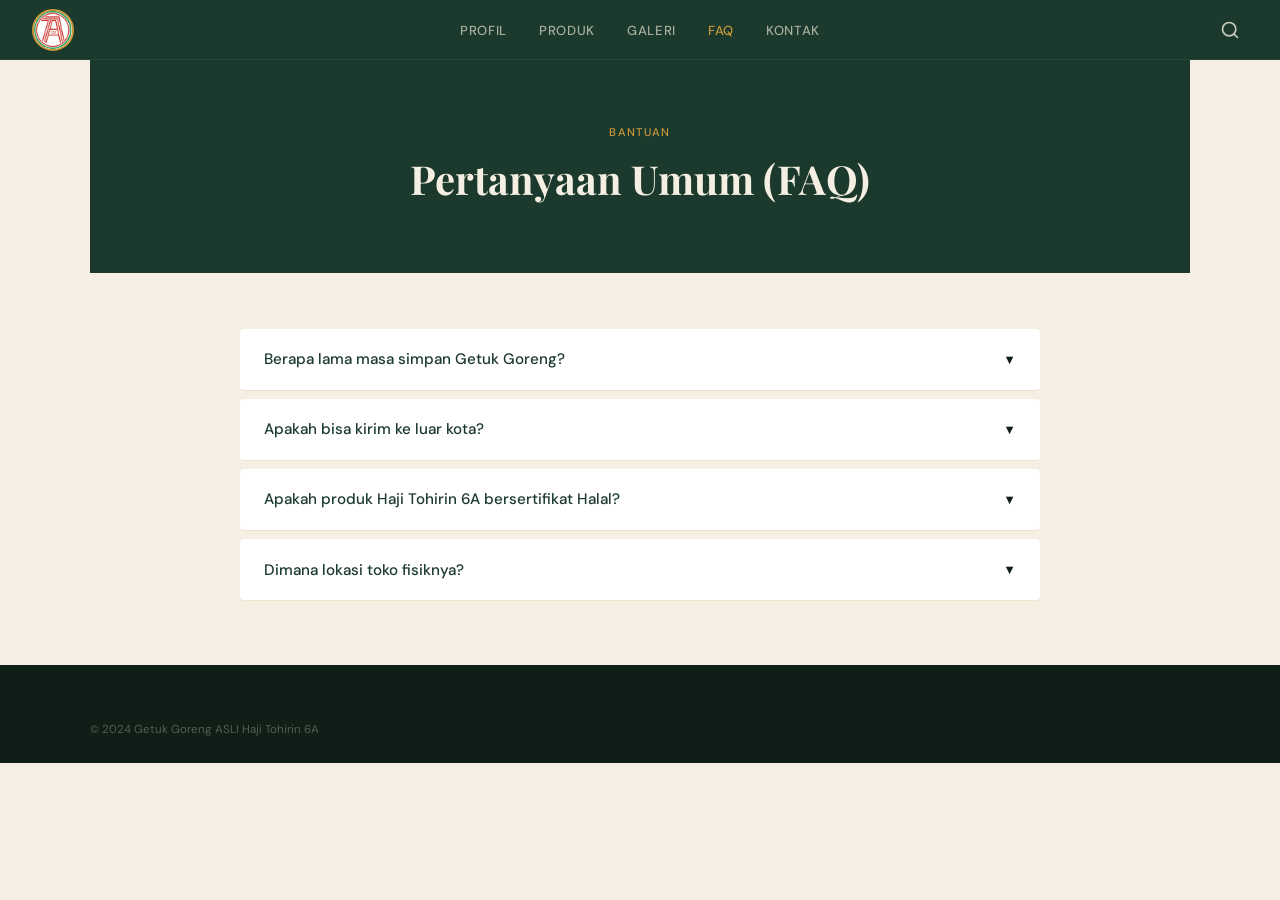
==== pages/faq.html @ 520bc8bd "Add files via upload" ====
<!doctype html>
<html lang="id">
  <head>
    <meta charset="UTF-8" />
    <meta name="viewport" content="width=device-width, initial-scale=1.0" />
    <title>Pertanyaan Umum - Haji Tohirin 6A</title>
    <link href="https://fonts.googleapis.com/css2?family=Playfair+Display:wght@600;700&family=DM+Sans:wght@300;400;500;700&display=swap" rel="stylesheet">
    <link rel="stylesheet" href="../assets/css/global/reset.css">
    <link rel="stylesheet" href="../assets/css/global/variables.css">
    <link rel="stylesheet" href="../assets/css/global/typography.css">
    <link rel="stylesheet" href="../assets/css/global/utilities.css">
    <link rel="stylesheet" href="../assets/css/layout/navbar.css">
    <link rel="stylesheet" href="../assets/css/layout/section.css">
    <link rel="stylesheet" href="../assets/css/components/buttons.css">
    <link rel="stylesheet" href="../assets/css/components/search.css">
    <link rel="stylesheet" href="../assets/css/pages/faq.css">
    <link rel="stylesheet" href="../assets/css/layout/footer.css">
  </head>
  <body>
    <nav>
      <div class="nav-left">
        <button class="nav-toggle" onclick="toggleMenu()" aria-label="Toggle Menu">
          <span></span>
          <span></span>
          <span></span>
        </button>
      </div>
      <a href="../index.html" class="nav-logo-centered">
        <div class="nav-logo">
          <img src="../assets/img/logo.png" alt="Logo Getuk Goreng Haji Tohirin 6A">
        </div>
      </a>
      <div class="nav-right">
        <ul class="nav-links">
          <li><a href="profil.html">Profil</a></li>
          <li><a href="produk.html">Produk</a></li>
          <li><a href="galeri.html">Galeri</a></li>
          <li><a href="faq.html" class="active">FAQ</a></li>
          <li><a href="kontak.html">Kontak</a></li>
        </ul>
        <button class="nav-search-btn" aria-label="Search" onclick="openSearch()">
          <svg width="20" height="20" viewBox="0 0 24 24" fill="none" stroke="currentColor" stroke-width="2" stroke-linecap="round" stroke-linejoin="round"><circle cx="11" cy="11" r="8"></circle><line x1="21" y1="21" x2="16.65" y2="16.65"></line></svg>
        </button>
      </div>
      <!-- SEARCH OVERLAY -->
      <div id="search-overlay"></div>
    </nav>

    <div class="section" style="background: var(--h); color: var(--k); padding: 4rem 2rem; text-align: center;">
      <div class="section-tag" style="color: var(--g)">Bantuan</div>
      <h1 class="font-display" style="font-size: 2.5rem;">Pertanyaan Umum (FAQ)</h1>
    </div>

    <div class="section">
      <div class="faq-grid">
        <div class="faq-item">
          <div class="faq-q" onclick="toggleFAQ(this)">
            <h3>Berapa lama masa simpan Getuk Goreng?</h3>
            <span class="faq-icon">▼</span>
          </div>
          <div class="faq-a">Getuk goreng kami tahan selama 3-5 hari di suhu ruangan. Jika ingin lebih lama, bisa disimpan dalam lemari es dan digoreng kembali atau dikukus sebentar sebelum dinikmati.</div>
        </div>
        <div class="faq-item">
          <div class="faq-q" onclick="toggleFAQ(this)">
            <h3>Apakah bisa kirim ke luar kota?</h3>
            <span class="faq-icon">▼</span>
          </div>
          <div class="faq-a">Ya, kami melayani pengiriman ke seluruh Indonesia menggunakan jasa ekspedisi. Kami memastikan pengemasan aman agar produk tidak hancur.</div>
        </div>
        <div class="faq-item">
          <div class="faq-q" onclick="toggleFAQ(this)">
            <h3>Apakah produk Haji Tohirin 6A bersertifikat Halal?</h3>
            <span class="faq-icon">▼</span>
          </div>
          <div class="faq-a">Tentu saja. Semua produk kami menggunakan bahan-bahan alami dan telah memiliki sertifikat Halal.</div>
        </div>
        <div class="faq-item">
          <div class="faq-q" onclick="toggleFAQ(this)">
            <h3>Dimana lokasi toko fisiknya?</h3>
            <span class="faq-icon">▼</span>
          </div>
          <div class="faq-a">Toko pusat kami berlokasi di Jl. Jenderal Soedirman No.6A, Sokaraja, Banyumas, Jawa Tengah. Persis di pinggir jalan raya utama.</div>
        </div>
      </div>
    </div>

    <footer>
      <div class="footer-inner">
        <div class="footer-bottom">
          <div class="footer-copy">© 2024 Getuk Goreng ASLI Haji Tohirin 6A</div>
        </div>
      </div>
    </footer>
    <script src="../assets/js/main.js"></script>
    <script src="../assets/js/navbar.js"></script>
    <script src="../assets/js/search.js"></script>
    <script src="../assets/js/faq.js"></script>
  </body>
</html>
---- assets/css/global/variables.css ----
:root {
  /* Short Names (New Design) */
  --h: #1B3A2D;
  --hm: #2D5C42;
  --hl: #4A8C64;
  --g: #C9973A;
  --gl: #D4A84A;
  --k: #F4EFE2;
  --kd: #EDE4CC;
  --km: #E0D0AD;
  --td: #0F1F17;
  --tm: #2D5C42;
  --tl: #6B8F7A;
  --w: #FFFFFF;

  /* Aliases (Original Design) */
  --hijau-tua: var(--h);
  --hijau-med: var(--hm);
  --hijau-muda: var(--hl);
  --aksen-emas: var(--g);
  --aksen-krem: var(--k);
  --aksen-krem-dark: var(--kd);
  --krem-bg: var(--k);
  --krem-surface: var(--kd);
  --text-dark: var(--td);
  --text-med: var(--tm);
  --text-light: var(--tl);
  
  /* Additional */
  --merah: #B22222;
}
---- assets/css/global/typography.css ----
h1, h2, h3, h4, .font-display {
  font-family: 'Playfair Display', serif;
}
---- assets/css/global/utilities.css ----
.mt-1 { margin-top: 0.5rem; }
.mt-2 { margin-top: 1rem; }
.mt-3 { margin-top: 1.5rem; }
.mt-4 { margin-top: 2rem; }

.mb-1 { margin-bottom: 0.5rem; }
.mb-2 { margin-bottom: 1rem; }
.mb-3 { margin-bottom: 1.5rem; }
.mb-4 { margin-bottom: 2rem; }

.text-center { text-align: center; }
.flex { display: flex; }
.items-center { align-items: center; }
.justify-between { justify-content: space-between; }
---- assets/css/layout/navbar.css ----
nav {
  background: var(--h);
  padding: 0 2rem;
  display: flex;
  align-items: center;
  justify-content: space-between;
  height: 60px;
  position: sticky;
  top: 0;
  z-index: 100;
  border-bottom: 1px solid rgba(255,255,255,0.05);
}

.nav-left {
  display: flex;
  align-items: center;
}

.nav-logo-centered {
  display: flex;
  align-items: center;
}

.nav-logo {
  width: 42px;
  height: 42px;
  border-radius: 50%;
  overflow: hidden;
  border: 2px solid var(--g);
  flex-shrink: 0;
  background: #ffffff;
}

.nav-logo img {
  width: 100%;
  height: 100%;
  object-fit: cover;
}

.nav-right {
  display: flex;
  align-items: center;
}

.nav-links {
  display: flex;
  gap: 2rem;
  list-style: none;
}

.nav-links a {
  color: rgba(245,237,216,0.65);
  font-size: 0.82rem;
  text-decoration: none;
  letter-spacing: 0.05em;
  text-transform: uppercase;
  font-weight: 500;
  transition: color 0.2s;
}

.nav-links a.active, .nav-links a:hover {
  color: var(--g);
}

.nav-search-btn {
  background: none;
  border: none;
  color: var(--k);
  cursor: pointer;
  padding: 0.5rem;
  display: flex;
  align-items: center;
  justify-content: center;
  opacity: 0.8;
  transition: opacity 0.2s, color 0.2s;
  margin-left: 1.5rem;
}

.nav-search-btn:hover {
  opacity: 1;
  color: var(--g);
}

@media(max-width:768px) {
  nav {
    padding: 0 1rem;
    height: 56px;
  }

  .nav-logo-centered {
    position: static;
    transform: none;
    flex: 1;
    justify-content: center;
    margin-right: 0;
  }

  .nav-logo {
    width: 36px;
    height: 36px;
  }

  .nav-left, .nav-right {
    flex: 0;
  }

  .nav-links {
    position: fixed;
    top: 56px;
    left: 0;
    width: 100%;
    background: var(--h);
    flex-direction: column;
    gap: 0;
    padding: 1rem 0;
    border-top: 1px solid rgba(255,255,255,0.05);
    display: none; /* Changed from display:none to handled by JS/active class */
    z-index: 99;
  }

  .nav-links.active {
    display: flex;
  }

  .nav-links li {
    width: 100%;
  }

  .nav-links a {
    display: block;
    padding: 1rem 2rem;
    border-bottom: 1px solid rgba(255,255,255,0.03);
    font-size: 0.9rem;
  }

  .nav-toggle {
    display: flex;
    flex-direction: column;
    gap: 4px;
    background: none;
    border: none;
    cursor: pointer;
    padding: 0.5rem;
  }

  .nav-toggle span {
    display: block;
    width: 22px;
    height: 2px;
    background: var(--k);
    border-radius: 2px;
    transition: 0.3s;
  }
}

/* Hide toggle on desktop */
@media(min-width:769px) {
  nav {
    justify-content: space-between;
  }

  .nav-logo-centered {
    order: -1;
    margin-right: auto;
  }

  .nav-links {
    position: absolute;
    left: 50%;
    transform: translateX(-50%);
  }

  .nav-right {
    margin-left: auto;
  }

  .nav-toggle {
    display: none;
  }
}
---- assets/css/layout/section.css ----
.section {
  padding: 3.5rem 2rem;
  max-width: 1100px;
  margin: 0 auto;
}

.section-tag {
  font-size: 0.7rem;
  letter-spacing: 0.12em;
  text-transform: uppercase;
  color: var(--g);
  font-weight: 500;
  margin-bottom: 0.5rem;
}

.section-title {
  font-size: 1.8rem;
  color: var(--h);
  line-height: 1.2;
  margin-bottom: 2.5rem;
}

hr.divider {
  border: none;
  border-top: 1px solid var(--kd);
  margin: 0;
}

@media(max-width:768px){
  .section {
    padding: 3rem 1.5rem;
  }
  .section-title {
    font-size: 1.5rem;
    margin-bottom: 1.8rem;
  }
}
---- assets/css/components/buttons.css ----
.btn-primary {
  background: var(--g);
  color: var(--h);
  padding: 0.7rem 1.5rem;
  border-radius: 2px;
  font-size: 0.85rem;
  font-weight: 600;
  text-decoration: none;
  letter-spacing: 0.04em;
  transition: background 0.2s;
  display: inline-block;
  border: none;
  cursor: pointer;
  font-family: 'DM Sans', sans-serif;
}

.btn-primary:hover {
  background: var(--gl);
}
---- assets/css/components/search.css ----
/* ============================================================
   search.css — Getuk Goreng Haji Tohirin 6A
   ============================================================ */

/* ---- Overlay & backdrop ---- */
#search-overlay {
  display: none;
  position: fixed;
  inset: 0;
  z-index: 9999;
  align-items: flex-start;
  justify-content: center;
  padding-top: 80px;
}

#search-overlay.search-open {
  display: flex;
}

.sr-backdrop {
  position: absolute;
  inset: 0;
  background: rgba(20, 10, 3, 0.75);
  animation: sr-fade-in 0.18s ease;
}

@keyframes sr-fade-in {
  from { opacity: 0; }
  to   { opacity: 1; }
}

/* ---- Panel ---- */
.sr-panel {
  position: relative;
  z-index: 1;
  background: #fff;
  border-radius: 12px;
  width: 100%;
  max-width: 560px;
  margin: 0 16px;
  overflow: hidden;
  box-shadow: 0 20px 60px rgba(0, 0, 0, 0.35);
  animation: sr-slide-in 0.2s cubic-bezier(0.22, 1, 0.36, 1);
}

@keyframes sr-slide-in {
  from { opacity: 0; transform: translateY(-12px) scale(0.98); }
  to   { opacity: 1; transform: translateY(0) scale(1); }
}

/* ---- Input row ---- */
.sr-input-row {
  display: flex;
  align-items: center;
  gap: 10px;
  padding: 14px 16px;
  border-bottom: 1px solid #ede4d4;
}

.sr-icon {
  color: #a07850;
  flex-shrink: 0;
}

.search-field {
  flex: 1;
  border: none;
  outline: none;
  font-size: 15px;
  color: #2c1a08;
  background: transparent;
  font-family: 'DM Sans', sans-serif;
  min-width: 0;
}

.search-field::placeholder {
  color: #b8a090;
}

.sr-close-btn {
  background: none;
  border: none;
  cursor: pointer;
  color: #a07850;
  font-size: 16px;
  padding: 4px 6px;
  border-radius: 6px;
  line-height: 1;
  transition: background 0.15s, color 0.15s;
  flex-shrink: 0;
}

.sr-close-btn:hover {
  background: #f5ede0;
  color: #7a4f20;
}

/* ---- Body / scrollable area ---- */
.sr-body {
  max-height: 380px;
  overflow-y: auto;
  overscroll-behavior: contain;
}

.sr-body::-webkit-scrollbar {
  width: 4px;
}
.sr-body::-webkit-scrollbar-track {
  background: transparent;
}
.sr-body::-webkit-scrollbar-thumb {
  background: #d4b896;
  border-radius: 4px;
}

/* ---- Section & label ---- */
.sr-section {
  padding: 10px 0 4px;
}

.sr-label {
  display: flex;
  align-items: center;
  justify-content: space-between;
  padding: 0 16px 6px;
  font-size: 11px;
  font-weight: 600;
  color: #a07850;
  text-transform: uppercase;
  letter-spacing: 0.08em;
}

.sr-clear-all {
  background: none;
  border: none;
  cursor: pointer;
  font-size: 11px;
  color: #c07040;
  font-weight: 400;
  text-transform: none;
  letter-spacing: 0;
  padding: 0;
  transition: color 0.15s;
}
.sr-clear-all:hover { color: #8b3a10; }

/* ---- Recent tags ---- */
.sr-tags {
  display: flex;
  flex-wrap: wrap;
  gap: 6px;
  padding: 0 16px 8px;
}

.sr-tag {
  display: inline-flex;
  align-items: center;
  gap: 4px;
  padding: 4px 12px;
  border-radius: 99px;
  font-size: 13px;
  background: #f5ede0;
  color: #7a4f20;
  border: 1px solid #d4a96a;
  cursor: pointer;
  transition: background 0.15s, border-color 0.15s;
}
.sr-tag:hover {
  background: #ead5b0;
}

.sr-tag-del {
  font-size: 14px;
  line-height: 1;
  opacity: 0.6;
  margin-left: 2px;
  transition: opacity 0.15s;
}
.sr-tag-del:hover { opacity: 1; }

/* ---- Divider ---- */
.sr-divider {
  height: 1px;
  background: #ede4d4;
  margin: 4px 0;
}

/* ---- Result items ---- */
.sr-item {
  display: flex;
  align-items: center;
  gap: 12px;
  padding: 9px 16px;
  cursor: pointer;
  transition: background 0.12s;
}

.sr-item:hover,
.sr-item.sr-active {
  background: #fdf6ec;
}

.sr-thumb {
  width: 38px;
  height: 38px;
  border-radius: 8px;
  background: #f0e6d0;
  display: flex;
  align-items: center;
  justify-content: center;
  font-size: 20px;
  flex-shrink: 0;
}

.sr-info {
  flex: 1;
  min-width: 0;
}

.sr-name {
  font-size: 14px;
  font-weight: 500;
  color: #2c1a08;
  white-space: nowrap;
  overflow: hidden;
  text-overflow: ellipsis;
}

.sr-name mark {
  background: #fff3c4;
  color: #7a4f20;
  border-radius: 2px;
  padding: 0 1px;
}

.sr-cat {
  font-size: 12px;
  color: #a07850;
  margin-top: 1px;
}

.sr-arrow {
  color: #d4a96a;
  font-size: 14px;
  flex-shrink: 0;
}

/* ---- Empty state ---- */
.sr-empty {
  padding: 32px 16px;
  text-align: center;
  color: #7a4f20;
  font-size: 14px;
  line-height: 1.8;
}

.sr-empty-icon {
  font-size: 32px;
  margin-bottom: 8px;
}

.sr-empty-hint {
  font-size: 12px;
  color: #b0957a;
  margin-top: 4px;
}

/* ---- Footer ---- */
.sr-footer {
  display: flex;
  align-items: center;
  justify-content: space-between;
  padding: 8px 16px;
  border-top: 1px solid #ede4d4;
  background: #fdfaf6;
}

.sr-hint {
  font-size: 11px;
  color: #b8a090;
}

.sr-kbd {
  display: inline-block;
  background: #f0e6d0;
  border: 1px solid #d4a96a;
  border-radius: 3px;
  padding: 1px 5px;
  font-size: 10px;
  color: #7a4f20;
  margin: 0 1px;
}

.sr-count {
  font-size: 11px;
  color: #a07850;
  font-weight: 500;
}

/* ---- Mobile responsive ---- */
@media (max-width: 600px) {
  #search-overlay {
    padding-top: 0;
    align-items: flex-end;
  }

  .sr-panel {
    margin: 0;
    border-radius: 24px 24px 0 0;
    max-width: 100%;
    height: 88vh;
    display: flex;
    flex-direction: column;
    box-shadow: 0 -10px 40px rgba(0, 0, 0, 0.2);
    animation: sr-slide-up 0.35s cubic-bezier(0.32, 0.72, 0, 1);
  }

  @keyframes sr-slide-up {
    from { transform: translateY(100%); opacity: 0; }
    to   { transform: translateY(0); opacity: 1; }
  }

  .sr-input-row {
    padding: 18px 20px;
    border-bottom: 2px solid #f8f1e5;
  }

  .search-field {
    font-size: 16px; /* Mencegah auto-zoom di iOS */
    font-weight: 500;
  }

  .sr-icon {
    width: 20px;
    height: 20px;
  }

  .sr-close-btn {
    font-size: 18px;
    padding: 8px;
    background: #f5ede0;
    border-radius: 50%;
  }

  .sr-body {
    flex: 1;
    max-height: none;
    padding-top: 8px;
  }

  .sr-item {
    padding: 12px 20px;
    gap: 16px;
  }

  .sr-thumb {
    width: 48px;
    height: 48px;
    font-size: 24px;
    border-radius: 12px;
  }

  .sr-name {
    font-size: 15px;
  }

  .sr-cat {
    font-size: 12px;
  }

  .sr-tags {
    padding: 4px 20px 12px;
  }

  .sr-tag {
    padding: 6px 16px;
    font-size: 14px;
  }

  .sr-label {
    padding: 0 20px 8px;
  }

  .sr-footer {
    padding: 12px 20px 32px; /* Extra padding area for safe home indicator */
    background: #fff;
  }

  .sr-footer .sr-hint {
    display: none;
  }

  .sr-count {
    font-size: 12px;
    color: #7a4f20;
  }
}
---- assets/css/pages/faq.css ----
.faq-grid {
  max-width: 800px;
  margin: 0 auto;
}

.faq-item {
  border-bottom: 1px solid var(--kd);
  background: var(--w);
  margin-bottom: 0.5rem;
  border-radius: 4px;
}

.faq-q {
  padding: 1.2rem 1.5rem;
  display: flex;
  justify-content: space-between;
  align-items: center;
  cursor: pointer;
  user-select: none;
}

.faq-q h3 {
  font-size: 0.95rem;
  color: var(--h);
  font-family: 'DM Sans', sans-serif;
  font-weight: 500;
}

.faq-icon {
  font-size: 0.8rem;
  transition: transform 0.3s;
}

.faq-item.open .faq-icon {
  transform: rotate(180deg);
}

.faq-a {
  padding: 0 1.5rem 1.2rem;
  display: none;
  font-size: 0.88rem;
  color: #4A6355;
  line-height: 1.6;
  font-weight: 300;
}

.faq-item.open .faq-a {
  display: block;
}

@media(max-width:768px) {
  .faq-q { padding: 1rem 1.2rem; }
  .faq-a { padding: 0 1.2rem 1rem; }
  .faq-q h3 { font-size: 0.9rem; }
}
---- assets/css/layout/footer.css ----
footer {
  background: var(--text-dark);
  padding: 2.5rem 2rem 1.5rem;
}

.footer-inner {
  max-width: 1100px;
  margin: 0 auto;
}

.footer-top {
  display: grid;
  grid-template-columns: 1.5fr 1fr 1fr;
  gap: 2rem;
  padding-bottom: 1.5rem;
  border-bottom: 1px solid rgba(245,237,216,0.08);
}

.footer-brand-name {
  font-family: 'Playfair Display', serif;
  color: var(--aksen-krem);
  font-size: 1.1rem;
}

.footer-brand-name span {
  color: var(--aksen-emas);
}

.footer-brand p {
  font-size: 0.8rem;
  color: rgba(245,237,216,0.45);
  line-height: 1.6;
  margin-top: 0.5rem;
  font-weight: 300;
}

.footer-col h4 {
  font-size: 0.7rem;
  letter-spacing: 0.12em;
  text-transform: uppercase;
  color: var(--aksen-emas);
  margin-bottom: 0.8rem;
  font-weight: 500;
}

.footer-col ul {
  list-style: none;
}

.footer-col ul li {
  margin-bottom: 0.35rem;
}

.footer-col ul a {
  font-size: 0.78rem;
  color: rgba(245,237,216,0.5);
  text-decoration: none;
  transition: color 0.2s;
}

.footer-col ul a:hover {
  color: var(--aksen-krem);
}

.footer-bottom {
  display: flex;
  justify-content: space-between;
  align-items: center;
  padding-top: 1rem;
}

.footer-copy {
  font-size: 0.72rem;
  color: rgba(245,237,216,0.3);
}

.social-links {
  display: flex;
  gap: 0.8rem;
}

.social-links a {
  font-size: 0.72rem;
  color: rgba(245,237,216,0.4);
  text-decoration: none;
  transition: color 0.2s;
  letter-spacing: 0.05em;
}

.social-links a:hover {
  color: var(--aksen-krem);
}

@media(max-width:768px){
  footer { padding: 3rem 1.5rem 2rem; }
  .footer-top {
    grid-template-columns: 1fr;
    gap: 2.5rem;
  }
  .footer-bottom {
    flex-direction: column;
    gap: 1.2rem;
    text-align: center;
    border-top: 1px solid rgba(255,255,255,0.05);
    padding-top: 2rem;
  }
}
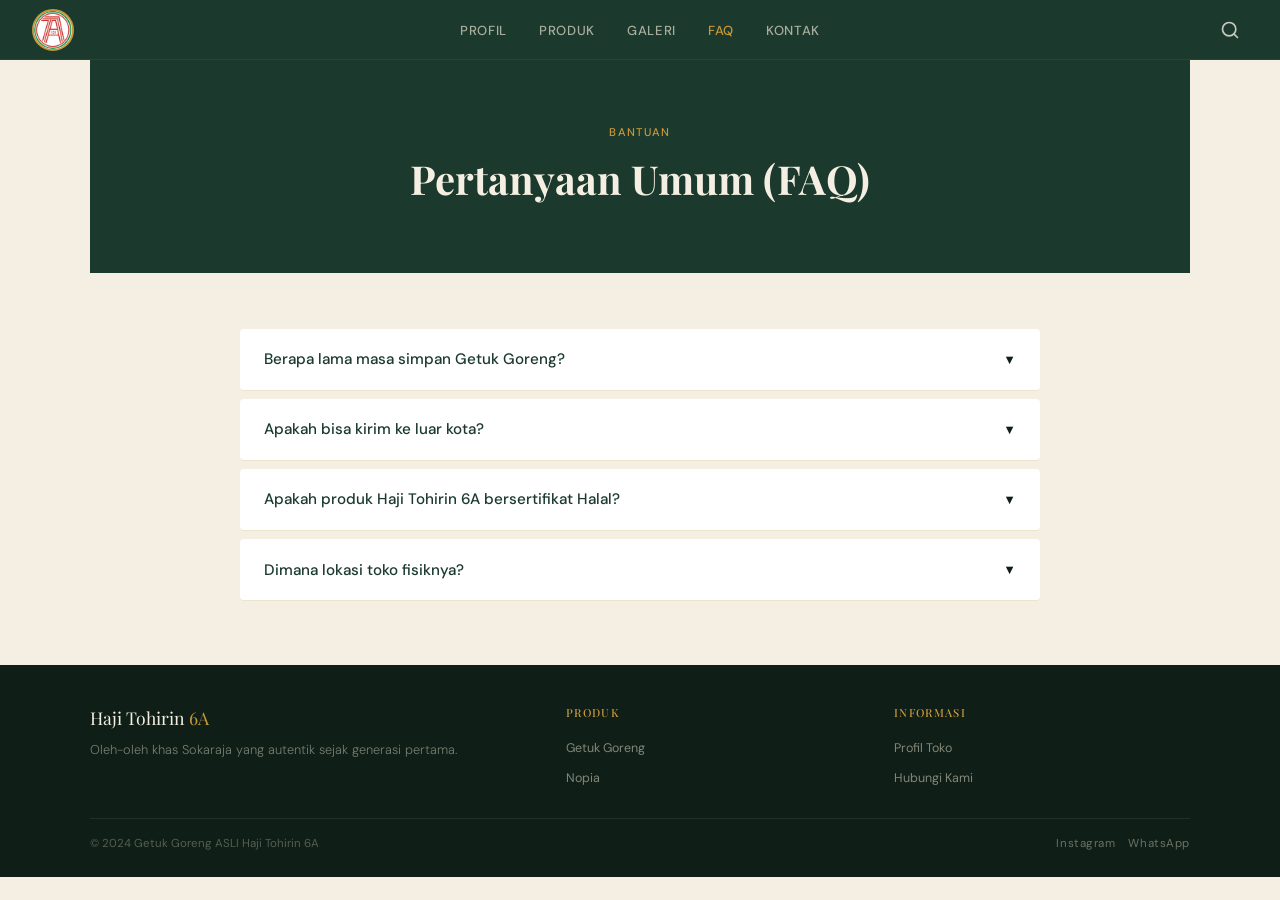
==== commit 63b9cd26: "Update faq.html" ====
--- a/pages/faq.html
+++ b/pages/faq.html
@@ -85,12 +85,36 @@
     </div>
 
     <footer>
-      <div class="footer-inner">
-        <div class="footer-bottom">
-          <div class="footer-copy">© 2024 Getuk Goreng ASLI Haji Tohirin 6A</div>
-        </div>
+  <div class="footer-inner">
+    <div class="footer-top">
+      <div class="footer-brand">
+        <div class="footer-brand-name">Haji Tohirin <span>6A</span></div>
+        <p>Oleh-oleh khas Sokaraja yang autentik sejak generasi pertama.</p>
       </div>
-    </footer>
+      <div class="footer-col">
+        <h4>Produk</h4>
+        <ul>
+          <li><a href="produk.html">Getuk Goreng</a></li>
+          <li><a href="produk.html">Nopia</a></li>
+        </ul>
+      </div>
+      <div class="footer-col">
+        <h4>Informasi</h4>
+        <ul>
+          <li><a href="profil.html">Profil Toko</a></li>
+          <li><a href="kontak.html">Hubungi Kami</a></li>
+        </ul>
+      </div>
+    </div>
+    <div class="footer-bottom">
+      <div class="footer-copy">© 2024 Getuk Goreng ASLI Haji Tohirin 6A</div>
+      <div class="social-links">
+        <a href="#">Instagram</a>
+        <a href="#">WhatsApp</a>
+      </div>
+    </div>
+  </div>
+</footer>
     <script src="../assets/js/main.js"></script>
     <script src="../assets/js/navbar.js"></script>
     <script src="../assets/js/search.js"></script>
--- a/assets/css/global/typography.css
+++ b/assets/css/global/typography.css
@@ -1,3 +1,6 @@
+@import url('https://fonts.googleapis.com/css2?family=Plus+Jakarta+Sans:wght@300;400;500;600;700;800&display=swap');
+
 h1, h2, h3, h4, .font-display {
   font-family: 'Playfair Display', serif;
 }
+
--- a/assets/css/layout/navbar.css
+++ b/assets/css/layout/navbar.css
@@ -104,6 +104,25 @@
     flex: 0;
   }
 
+  /* Overlay backdrop */
+  .nav-overlay {
+    display: none;
+    position: fixed;
+    inset: 0;
+    top: 56px;
+    background: rgba(0, 0, 0, 0.55);
+    backdrop-filter: blur(2px);
+    -webkit-backdrop-filter: blur(2px);
+    z-index: 98;
+    opacity: 0;
+    transition: opacity 0.3s ease;
+  }
+
+  .nav-overlay.active {
+    display: block;
+    opacity: 1;
+  }
+
   .nav-links {
     position: fixed;
     top: 56px;
@@ -112,19 +131,39 @@
     background: var(--h);
     flex-direction: column;
     gap: 0;
-    padding: 1rem 0;
+    padding: 0.5rem 0 1rem;
     border-top: 1px solid rgba(255,255,255,0.05);
-    display: none; /* Changed from display:none to handled by JS/active class */
     z-index: 99;
+    /* Slide animation */
+    display: flex;
+    transform: translateY(-110%);
+    opacity: 0;
+    pointer-events: none;
+    transition: transform 0.35s cubic-bezier(0.4, 0, 0.2, 1),
+                opacity 0.3s ease;
+    box-shadow: 0 8px 24px rgba(0, 0, 0, 0.4);
   }
 
   .nav-links.active {
-    display: flex;
-  }
-
+    transform: translateY(0);
+    opacity: 1;
+    pointer-events: auto;
+  }
+
+  /* Staggered link entrance */
   .nav-links li {
     width: 100%;
-  }
+    opacity: 0;
+    transform: translateY(-8px);
+    transition: opacity 0.25s ease, transform 0.25s ease;
+  }
+
+  .nav-links.active li:nth-child(1) { opacity: 1; transform: translateY(0); transition-delay: 0.08s; }
+  .nav-links.active li:nth-child(2) { opacity: 1; transform: translateY(0); transition-delay: 0.13s; }
+  .nav-links.active li:nth-child(3) { opacity: 1; transform: translateY(0); transition-delay: 0.18s; }
+  .nav-links.active li:nth-child(4) { opacity: 1; transform: translateY(0); transition-delay: 0.23s; }
+  .nav-links.active li:nth-child(5) { opacity: 1; transform: translateY(0); transition-delay: 0.28s; }
+  .nav-links.active li:nth-child(6) { opacity: 1; transform: translateY(0); transition-delay: 0.33s; }
 
   .nav-links a {
     display: block;
@@ -133,6 +172,7 @@
     font-size: 0.9rem;
   }
 
+  /* Hamburger / X toggle */
   .nav-toggle {
     display: flex;
     flex-direction: column;
@@ -141,6 +181,11 @@
     border: none;
     cursor: pointer;
     padding: 0.5rem;
+    position: relative;
+    width: 36px;
+    height: 36px;
+    align-items: center;
+    justify-content: center;
   }
 
   .nav-toggle span {
@@ -149,7 +194,26 @@
     height: 2px;
     background: var(--k);
     border-radius: 2px;
-    transition: 0.3s;
+    transition: transform 0.3s ease, opacity 0.3s ease, width 0.3s ease;
+    transform-origin: center;
+    position: absolute;
+  }
+
+  /* Three lines default state */
+  .nav-toggle span:nth-child(1) { transform: translateY(-7px); }
+  .nav-toggle span:nth-child(2) { transform: translateY(0); }
+  .nav-toggle span:nth-child(3) { transform: translateY(7px); }
+
+  /* X state when active */
+  .nav-toggle.active span:nth-child(1) {
+    transform: translateY(0) rotate(45deg);
+  }
+  .nav-toggle.active span:nth-child(2) {
+    opacity: 0;
+    width: 0;
+  }
+  .nav-toggle.active span:nth-child(3) {
+    transform: translateY(0) rotate(-45deg);
   }
 }
 
--- a/assets/css/components/search.css
+++ b/assets/css/components/search.css
@@ -210,6 +210,18 @@
   justify-content: center;
   font-size: 20px;
   flex-shrink: 0;
+  position: relative;
+  border: 1px solid #ede4d4;
+}
+
+/* SESUDAH */
+.sr-thumb img {
+  width: 100%;
+  height: 100%;
+  object-fit: cover;
+  border-radius: inherit;
+  display: block;
+  
 }
 
 .sr-info {
@@ -358,6 +370,7 @@
     height: 48px;
     font-size: 24px;
     border-radius: 12px;
+    overflow: hidden;  
   }
 
   .sr-name {
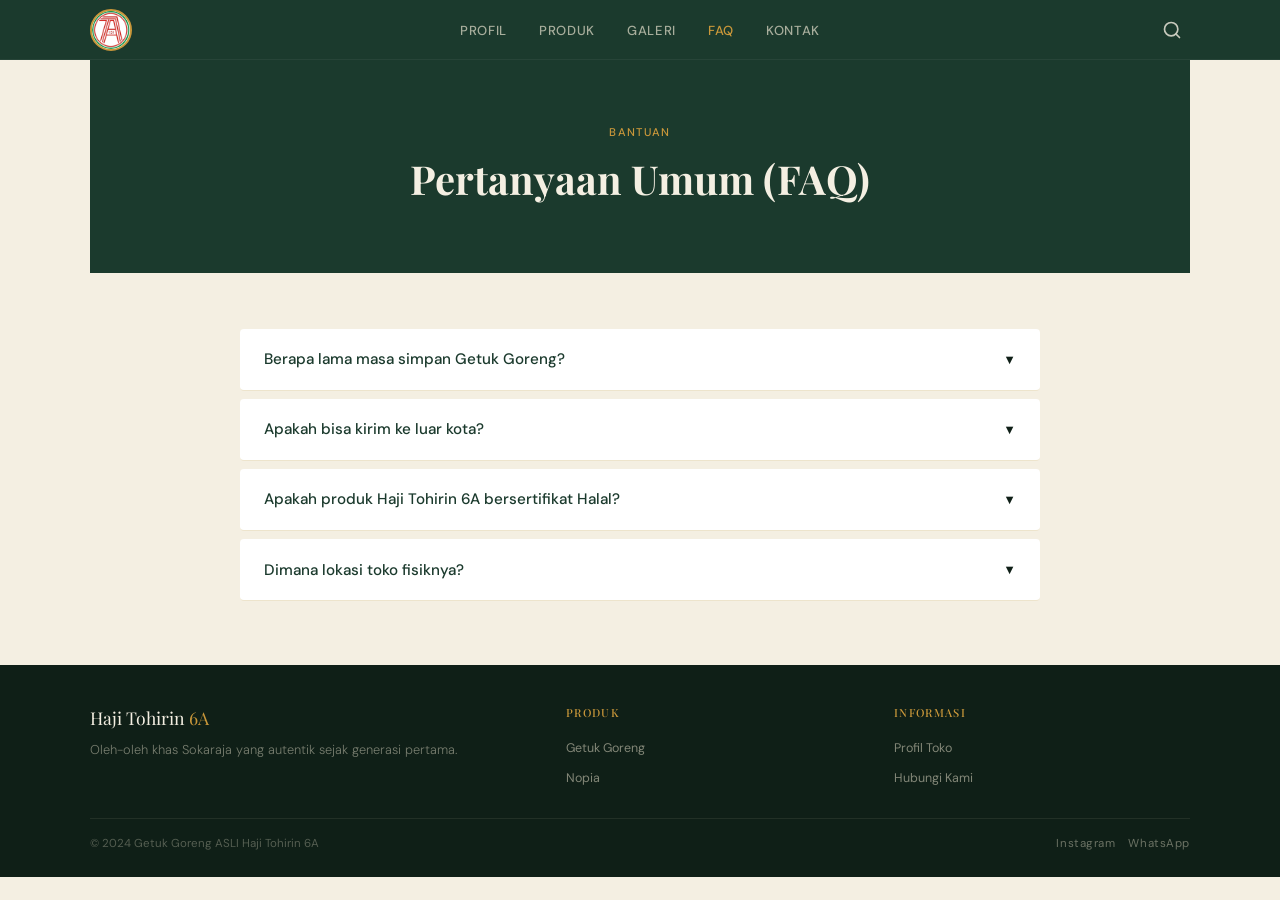
==== commit aa53dbcb: "Update faq.html" ====
--- a/pages/faq.html
+++ b/pages/faq.html
@@ -18,29 +18,31 @@
   </head>
   <body>
     <nav>
-      <div class="nav-left">
-        <button class="nav-toggle" onclick="toggleMenu()" aria-label="Toggle Menu">
-          <span></span>
-          <span></span>
-          <span></span>
-        </button>
-      </div>
-      <a href="../index.html" class="nav-logo-centered">
-        <div class="nav-logo">
-          <img src="../assets/img/logo.png" alt="Logo Getuk Goreng Haji Tohirin 6A">
+      <div class="nav-inner">
+        <div class="nav-left">
+          <button class="nav-toggle" onclick="toggleMenu()" aria-label="Toggle Menu">
+            <span></span>
+            <span></span>
+            <span></span>
+          </button>
         </div>
-      </a>
-      <div class="nav-right">
-        <ul class="nav-links">
-          <li><a href="profil.html">Profil</a></li>
-          <li><a href="produk.html">Produk</a></li>
-          <li><a href="galeri.html">Galeri</a></li>
-          <li><a href="faq.html" class="active">FAQ</a></li>
-          <li><a href="kontak.html">Kontak</a></li>
-        </ul>
-        <button class="nav-search-btn" aria-label="Search" onclick="openSearch()">
-          <svg width="20" height="20" viewBox="0 0 24 24" fill="none" stroke="currentColor" stroke-width="2" stroke-linecap="round" stroke-linejoin="round"><circle cx="11" cy="11" r="8"></circle><line x1="21" y1="21" x2="16.65" y2="16.65"></line></svg>
-        </button>
+        <a href="../index.html" class="nav-logo-centered">
+          <div class="nav-logo">
+            <img src="../assets/img/logo.png" alt="Logo Getuk Goreng Haji Tohirin 6A">
+          </div>
+        </a>
+        <div class="nav-right">
+          <ul class="nav-links">
+            <li><a href="profil.html">Profil</a></li>
+            <li><a href="produk.html">Produk</a></li>
+            <li><a href="galeri.html">Galeri</a></li>
+            <li><a href="faq.html" class="active">FAQ</a></li>
+            <li><a href="kontak.html">Kontak</a></li>
+          </ul>
+          <button class="nav-search-btn" aria-label="Search" onclick="openSearch()">
+            <svg width="20" height="20" viewBox="0 0 24 24" fill="none" stroke="currentColor" stroke-width="2" stroke-linecap="round" stroke-linejoin="round"><circle cx="11" cy="11" r="8"></circle><line x1="21" y1="21" x2="16.65" y2="16.65"></line></svg>
+          </button>
+        </div>
       </div>
       <!-- SEARCH OVERLAY -->
       <div id="search-overlay"></div>
@@ -85,36 +87,37 @@
     </div>
 
     <footer>
-  <div class="footer-inner">
-    <div class="footer-top">
-      <div class="footer-brand">
-        <div class="footer-brand-name">Haji Tohirin <span>6A</span></div>
-        <p>Oleh-oleh khas Sokaraja yang autentik sejak generasi pertama.</p>
+      <div class="footer-inner">
+        <div class="footer-top">
+          <div class="footer-brand">
+            <div class="footer-brand-name">Haji Tohirin <span>6A</span></div>
+            <p>Oleh-oleh khas Sokaraja yang autentik sejak generasi pertama.</p>
+          </div>
+          <div class="footer-col">
+            <h4>Produk</h4>
+            <ul>
+              <li><a href="produk.html">Getuk Goreng</a></li>
+              <li><a href="produk.html">Nopia</a></li>
+            </ul>
+          </div>
+          <div class="footer-col">
+            <h4>Informasi</h4>
+            <ul>
+              <li><a href="profil.html">Profil Toko</a></li>
+              <li><a href="kontak.html">Hubungi Kami</a></li>
+            </ul>
+          </div>
+        </div>
+        <div class="footer-bottom">
+          <div class="footer-copy">© 2024 Getuk Goreng ASLI Haji Tohirin 6A</div>
+          <div class="social-links">
+            <a href="#">Instagram</a>
+            <a href="#">WhatsApp</a>
+          </div>
+        </div>
       </div>
-      <div class="footer-col">
-        <h4>Produk</h4>
-        <ul>
-          <li><a href="produk.html">Getuk Goreng</a></li>
-          <li><a href="produk.html">Nopia</a></li>
-        </ul>
-      </div>
-      <div class="footer-col">
-        <h4>Informasi</h4>
-        <ul>
-          <li><a href="profil.html">Profil Toko</a></li>
-          <li><a href="kontak.html">Hubungi Kami</a></li>
-        </ul>
-      </div>
-    </div>
-    <div class="footer-bottom">
-      <div class="footer-copy">© 2024 Getuk Goreng ASLI Haji Tohirin 6A</div>
-      <div class="social-links">
-        <a href="#">Instagram</a>
-        <a href="#">WhatsApp</a>
-      </div>
-    </div>
-  </div>
-</footer>
+    </footer>
+
     <script src="../assets/js/main.js"></script>
     <script src="../assets/js/navbar.js"></script>
     <script src="../assets/js/search.js"></script>
--- a/assets/css/layout/navbar.css
+++ b/assets/css/layout/navbar.css
@@ -3,12 +3,22 @@
   padding: 0 2rem;
   display: flex;
   align-items: center;
-  justify-content: space-between;
+  justify-content: center; /* center supaya nav-inner bisa max-width */
   height: 60px;
   position: sticky;
   top: 0;
   z-index: 100;
   border-bottom: 1px solid rgba(255,255,255,0.05);
+}
+
+/* Inner wrapper — selaras dengan max-width 1100px container konten */
+.nav-inner {
+  width: 100%;
+  max-width: 1100px;
+  display: flex;
+  align-items: center;
+  justify-content: space-between;
+  height: 100%;
 }
 
 .nav-left {
@@ -134,7 +144,6 @@
     padding: 0.5rem 0 1rem;
     border-top: 1px solid rgba(255,255,255,0.05);
     z-index: 99;
-    /* Slide animation */
     display: flex;
     transform: translateY(-110%);
     opacity: 0;
@@ -150,7 +159,6 @@
     pointer-events: auto;
   }
 
-  /* Staggered link entrance */
   .nav-links li {
     width: 100%;
     opacity: 0;
@@ -172,7 +180,6 @@
     font-size: 0.9rem;
   }
 
-  /* Hamburger / X toggle */
   .nav-toggle {
     display: flex;
     flex-direction: column;
@@ -199,28 +206,18 @@
     position: absolute;
   }
 
-  /* Three lines default state */
   .nav-toggle span:nth-child(1) { transform: translateY(-7px); }
   .nav-toggle span:nth-child(2) { transform: translateY(0); }
   .nav-toggle span:nth-child(3) { transform: translateY(7px); }
 
-  /* X state when active */
-  .nav-toggle.active span:nth-child(1) {
-    transform: translateY(0) rotate(45deg);
-  }
-  .nav-toggle.active span:nth-child(2) {
-    opacity: 0;
-    width: 0;
-  }
-  .nav-toggle.active span:nth-child(3) {
-    transform: translateY(0) rotate(-45deg);
-  }
-}
-
-/* Hide toggle on desktop */
+  .nav-toggle.active span:nth-child(1) { transform: translateY(0) rotate(45deg); }
+  .nav-toggle.active span:nth-child(2) { opacity: 0; width: 0; }
+  .nav-toggle.active span:nth-child(3) { transform: translateY(0) rotate(-45deg); }
+}
+
 @media(min-width:769px) {
   nav {
-    justify-content: space-between;
+    justify-content: center;
   }
 
   .nav-logo-centered {
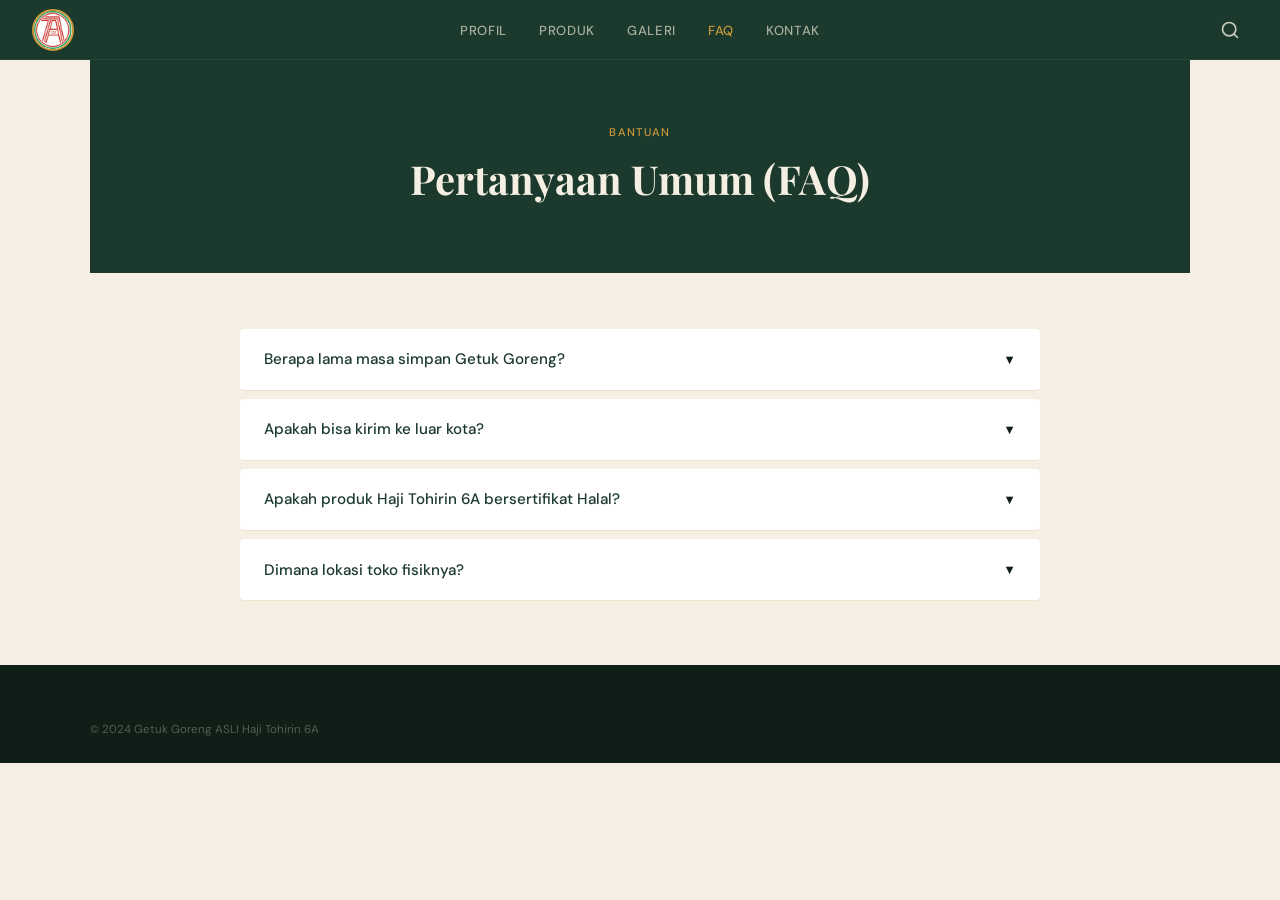
==== commit 0cfbe124: "Update faq.html" ====
--- a/pages/faq.html
+++ b/pages/faq.html
@@ -18,31 +18,29 @@
   </head>
   <body>
     <nav>
-      <div class="nav-inner">
-        <div class="nav-left">
-          <button class="nav-toggle" onclick="toggleMenu()" aria-label="Toggle Menu">
-            <span></span>
-            <span></span>
-            <span></span>
-          </button>
+      <div class="nav-left">
+        <button class="nav-toggle" onclick="toggleMenu()" aria-label="Toggle Menu">
+          <span></span>
+          <span></span>
+          <span></span>
+        </button>
+      </div>
+      <a href="../index.html" class="nav-logo-centered">
+        <div class="nav-logo">
+          <img src="../assets/img/logo.png" alt="Logo Getuk Goreng Haji Tohirin 6A">
         </div>
-        <a href="../index.html" class="nav-logo-centered">
-          <div class="nav-logo">
-            <img src="../assets/img/logo.png" alt="Logo Getuk Goreng Haji Tohirin 6A">
-          </div>
-        </a>
-        <div class="nav-right">
-          <ul class="nav-links">
-            <li><a href="profil.html">Profil</a></li>
-            <li><a href="produk.html">Produk</a></li>
-            <li><a href="galeri.html">Galeri</a></li>
-            <li><a href="faq.html" class="active">FAQ</a></li>
-            <li><a href="kontak.html">Kontak</a></li>
-          </ul>
-          <button class="nav-search-btn" aria-label="Search" onclick="openSearch()">
-            <svg width="20" height="20" viewBox="0 0 24 24" fill="none" stroke="currentColor" stroke-width="2" stroke-linecap="round" stroke-linejoin="round"><circle cx="11" cy="11" r="8"></circle><line x1="21" y1="21" x2="16.65" y2="16.65"></line></svg>
-          </button>
-        </div>
+      </a>
+      <div class="nav-right">
+        <ul class="nav-links">
+          <li><a href="profil.html">Profil</a></li>
+          <li><a href="produk.html">Produk</a></li>
+          <li><a href="galeri.html">Galeri</a></li>
+          <li><a href="faq.html" class="active">FAQ</a></li>
+          <li><a href="kontak.html">Kontak</a></li>
+        </ul>
+        <button class="nav-search-btn" aria-label="Search" onclick="openSearch()">
+          <svg width="20" height="20" viewBox="0 0 24 24" fill="none" stroke="currentColor" stroke-width="2" stroke-linecap="round" stroke-linejoin="round"><circle cx="11" cy="11" r="8"></circle><line x1="21" y1="21" x2="16.65" y2="16.65"></line></svg>
+        </button>
       </div>
       <!-- SEARCH OVERLAY -->
       <div id="search-overlay"></div>
@@ -88,36 +86,11 @@
 
     <footer>
       <div class="footer-inner">
-        <div class="footer-top">
-          <div class="footer-brand">
-            <div class="footer-brand-name">Haji Tohirin <span>6A</span></div>
-            <p>Oleh-oleh khas Sokaraja yang autentik sejak generasi pertama.</p>
-          </div>
-          <div class="footer-col">
-            <h4>Produk</h4>
-            <ul>
-              <li><a href="produk.html">Getuk Goreng</a></li>
-              <li><a href="produk.html">Nopia</a></li>
-            </ul>
-          </div>
-          <div class="footer-col">
-            <h4>Informasi</h4>
-            <ul>
-              <li><a href="profil.html">Profil Toko</a></li>
-              <li><a href="kontak.html">Hubungi Kami</a></li>
-            </ul>
-          </div>
-        </div>
         <div class="footer-bottom">
           <div class="footer-copy">© 2024 Getuk Goreng ASLI Haji Tohirin 6A</div>
-          <div class="social-links">
-            <a href="#">Instagram</a>
-            <a href="#">WhatsApp</a>
-          </div>
         </div>
       </div>
     </footer>
-
     <script src="../assets/js/main.js"></script>
     <script src="../assets/js/navbar.js"></script>
     <script src="../assets/js/search.js"></script>
--- a/assets/css/pages/faq.css
+++ b/assets/css/pages/faq.css
@@ -1,3 +1,6 @@
+
+
+
 .faq-grid {
   max-width: 800px;
   margin: 0 auto;
@@ -53,3 +56,4 @@
   .faq-a { padding: 0 1.2rem 1rem; }
   .faq-q h3 { font-size: 0.9rem; }
 }
+
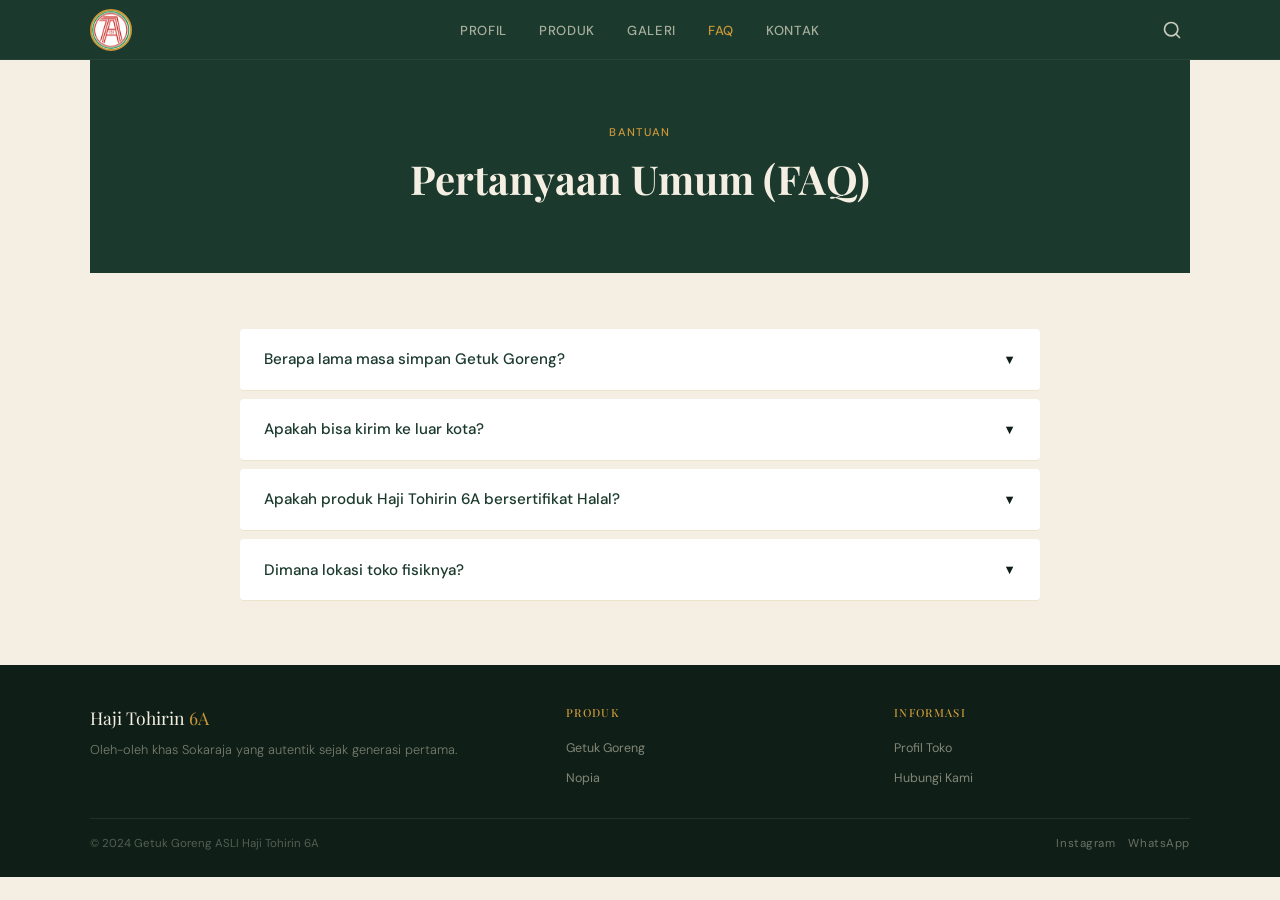
==== commit ad63a1b5: "Update faq.html" ====
--- a/pages/faq.html
+++ b/pages/faq.html
@@ -1,3 +1,5 @@
+
+
 <!doctype html>
 <html lang="id">
   <head>
@@ -18,29 +20,31 @@
   </head>
   <body>
     <nav>
-      <div class="nav-left">
-        <button class="nav-toggle" onclick="toggleMenu()" aria-label="Toggle Menu">
-          <span></span>
-          <span></span>
-          <span></span>
-        </button>
-      </div>
-      <a href="../index.html" class="nav-logo-centered">
-        <div class="nav-logo">
-          <img src="../assets/img/logo.png" alt="Logo Getuk Goreng Haji Tohirin 6A">
+      <div class="nav-inner">
+        <div class="nav-left">
+          <button class="nav-toggle" onclick="toggleMenu()" aria-label="Toggle Menu">
+            <span></span>
+            <span></span>
+            <span></span>
+          </button>
         </div>
-      </a>
-      <div class="nav-right">
-        <ul class="nav-links">
-          <li><a href="profil.html">Profil</a></li>
-          <li><a href="produk.html">Produk</a></li>
-          <li><a href="galeri.html">Galeri</a></li>
-          <li><a href="faq.html" class="active">FAQ</a></li>
-          <li><a href="kontak.html">Kontak</a></li>
-        </ul>
-        <button class="nav-search-btn" aria-label="Search" onclick="openSearch()">
-          <svg width="20" height="20" viewBox="0 0 24 24" fill="none" stroke="currentColor" stroke-width="2" stroke-linecap="round" stroke-linejoin="round"><circle cx="11" cy="11" r="8"></circle><line x1="21" y1="21" x2="16.65" y2="16.65"></line></svg>
-        </button>
+        <a href="../index.html" class="nav-logo-centered">
+          <div class="nav-logo">
+            <img src="../assets/img/logo.png" alt="Logo Getuk Goreng Haji Tohirin 6A">
+          </div>
+        </a>
+        <div class="nav-right">
+          <ul class="nav-links">
+            <li><a href="profil.html">Profil</a></li>
+            <li><a href="produk.html">Produk</a></li>
+            <li><a href="galeri.html">Galeri</a></li>
+            <li><a href="faq.html" class="active">FAQ</a></li>
+            <li><a href="kontak.html">Kontak</a></li>
+          </ul>
+          <button class="nav-search-btn" aria-label="Search" onclick="openSearch()">
+            <svg width="20" height="20" viewBox="0 0 24 24" fill="none" stroke="currentColor" stroke-width="2" stroke-linecap="round" stroke-linejoin="round"><circle cx="11" cy="11" r="8"></circle><line x1="21" y1="21" x2="16.65" y2="16.65"></line></svg>
+          </button>
+        </div>
       </div>
       <!-- SEARCH OVERLAY -->
       <div id="search-overlay"></div>
@@ -86,11 +90,36 @@
 
     <footer>
       <div class="footer-inner">
+        <div class="footer-top">
+          <div class="footer-brand">
+            <div class="footer-brand-name">Haji Tohirin <span>6A</span></div>
+            <p>Oleh-oleh khas Sokaraja yang autentik sejak generasi pertama.</p>
+          </div>
+          <div class="footer-col">
+            <h4>Produk</h4>
+            <ul>
+              <li><a href="produk.html">Getuk Goreng</a></li>
+              <li><a href="produk.html">Nopia</a></li>
+            </ul>
+          </div>
+          <div class="footer-col">
+            <h4>Informasi</h4>
+            <ul>
+              <li><a href="profil.html">Profil Toko</a></li>
+              <li><a href="kontak.html">Hubungi Kami</a></li>
+            </ul>
+          </div>
+        </div>
         <div class="footer-bottom">
           <div class="footer-copy">© 2024 Getuk Goreng ASLI Haji Tohirin 6A</div>
+          <div class="social-links">
+            <a href="#">Instagram</a>
+            <a href="#">WhatsApp</a>
+          </div>
         </div>
       </div>
     </footer>
+
     <script src="../assets/js/main.js"></script>
     <script src="../assets/js/navbar.js"></script>
     <script src="../assets/js/search.js"></script>
--- a/assets/css/layout/navbar.css
+++ b/assets/css/layout/navbar.css
@@ -19,6 +19,7 @@
   align-items: center;
   justify-content: space-between;
   height: 100%;
+  position: relative; /* nav-links absolute sekarang relatif ke sini */
 }
 
 .nav-left {
@@ -45,6 +46,12 @@
   width: 100%;
   height: 100%;
   object-fit: cover;
+  /* Mencegah blur akibat composite layer dari transform di nav-links */
+  transform: translateZ(0);
+  -webkit-transform: translateZ(0);
+  backface-visibility: hidden;
+  -webkit-backface-visibility: hidden;
+  image-rendering: -webkit-optimize-contrast;
 }
 
 .nav-right {
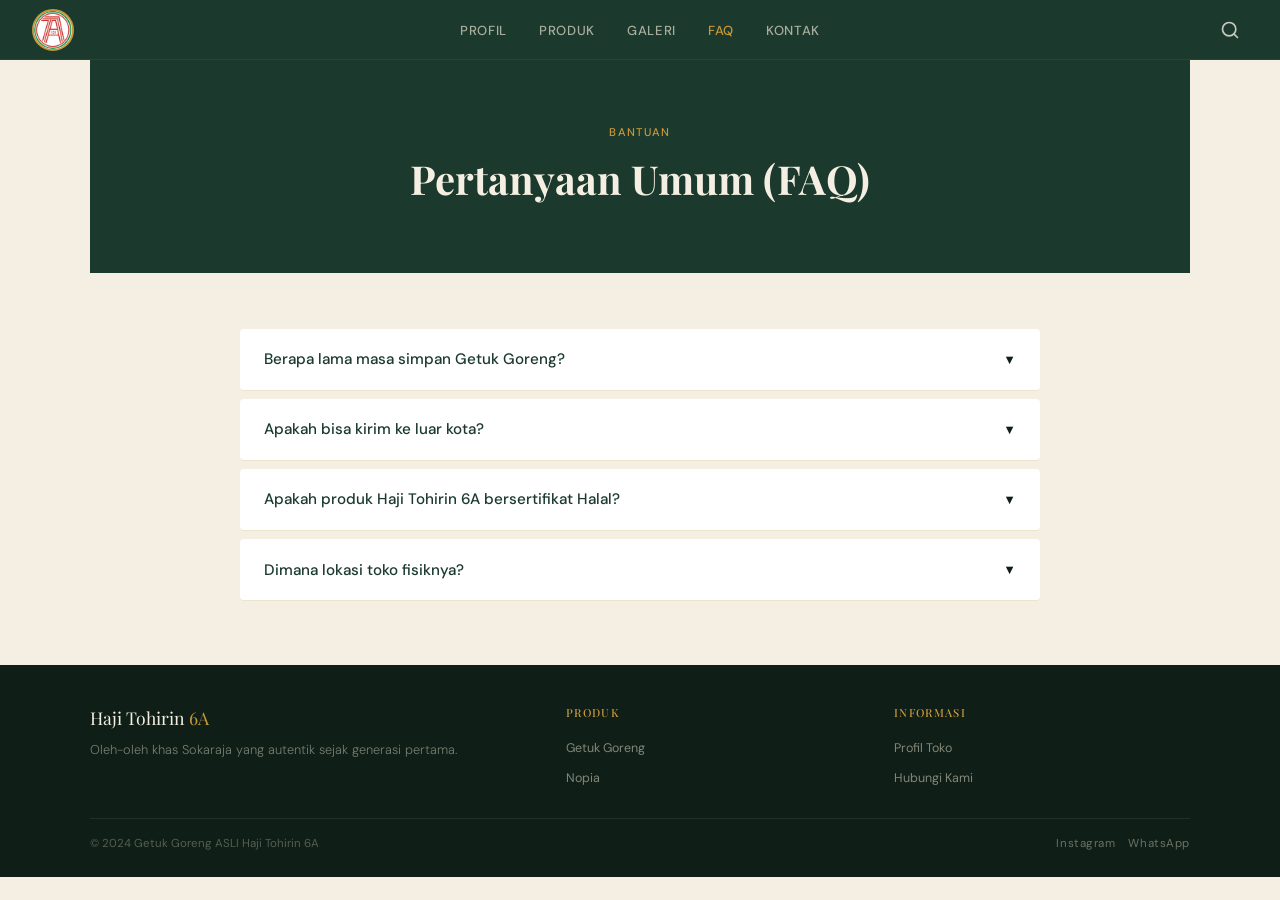
==== commit f634b55b: "Update faq.html" ====
--- a/pages/faq.html
+++ b/pages/faq.html
@@ -1,5 +1,3 @@
-
-
 <!doctype html>
 <html lang="id">
   <head>
@@ -20,7 +18,6 @@
   </head>
   <body>
     <nav>
-      <div class="nav-inner">
         <div class="nav-left">
           <button class="nav-toggle" onclick="toggleMenu()" aria-label="Toggle Menu">
             <span></span>
@@ -45,7 +42,6 @@
             <svg width="20" height="20" viewBox="0 0 24 24" fill="none" stroke="currentColor" stroke-width="2" stroke-linecap="round" stroke-linejoin="round"><circle cx="11" cy="11" r="8"></circle><line x1="21" y1="21" x2="16.65" y2="16.65"></line></svg>
           </button>
         </div>
-      </div>
       <!-- SEARCH OVERLAY -->
       <div id="search-overlay"></div>
     </nav>
--- a/assets/css/layout/navbar.css
+++ b/assets/css/layout/navbar.css
@@ -3,23 +3,12 @@
   padding: 0 2rem;
   display: flex;
   align-items: center;
-  justify-content: center; /* center supaya nav-inner bisa max-width */
+  justify-content: space-between;
   height: 60px;
   position: sticky;
   top: 0;
   z-index: 100;
   border-bottom: 1px solid rgba(255,255,255,0.05);
-}
-
-/* Inner wrapper — selaras dengan max-width 1100px container konten */
-.nav-inner {
-  width: 100%;
-  max-width: 1100px;
-  display: flex;
-  align-items: center;
-  justify-content: space-between;
-  height: 100%;
-  position: relative; /* nav-links absolute sekarang relatif ke sini */
 }
 
 .nav-left {
@@ -46,12 +35,6 @@
   width: 100%;
   height: 100%;
   object-fit: cover;
-  /* Mencegah blur akibat composite layer dari transform di nav-links */
-  transform: translateZ(0);
-  -webkit-transform: translateZ(0);
-  backface-visibility: hidden;
-  -webkit-backface-visibility: hidden;
-  image-rendering: -webkit-optimize-contrast;
 }
 
 .nav-right {
@@ -151,6 +134,7 @@
     padding: 0.5rem 0 1rem;
     border-top: 1px solid rgba(255,255,255,0.05);
     z-index: 99;
+    /* Slide animation */
     display: flex;
     transform: translateY(-110%);
     opacity: 0;
@@ -166,6 +150,7 @@
     pointer-events: auto;
   }
 
+  /* Staggered link entrance */
   .nav-links li {
     width: 100%;
     opacity: 0;
@@ -187,6 +172,7 @@
     font-size: 0.9rem;
   }
 
+  /* Hamburger / X toggle */
   .nav-toggle {
     display: flex;
     flex-direction: column;
@@ -213,18 +199,28 @@
     position: absolute;
   }
 
+  /* Three lines default state */
   .nav-toggle span:nth-child(1) { transform: translateY(-7px); }
   .nav-toggle span:nth-child(2) { transform: translateY(0); }
   .nav-toggle span:nth-child(3) { transform: translateY(7px); }
 
-  .nav-toggle.active span:nth-child(1) { transform: translateY(0) rotate(45deg); }
-  .nav-toggle.active span:nth-child(2) { opacity: 0; width: 0; }
-  .nav-toggle.active span:nth-child(3) { transform: translateY(0) rotate(-45deg); }
-}
-
+  /* X state when active */
+  .nav-toggle.active span:nth-child(1) {
+    transform: translateY(0) rotate(45deg);
+  }
+  .nav-toggle.active span:nth-child(2) {
+    opacity: 0;
+    width: 0;
+  }
+  .nav-toggle.active span:nth-child(3) {
+    transform: translateY(0) rotate(-45deg);
+  }
+}
+
+/* Hide toggle on desktop */
 @media(min-width:769px) {
   nav {
-    justify-content: center;
+    justify-content: space-between;
   }
 
   .nav-logo-centered {
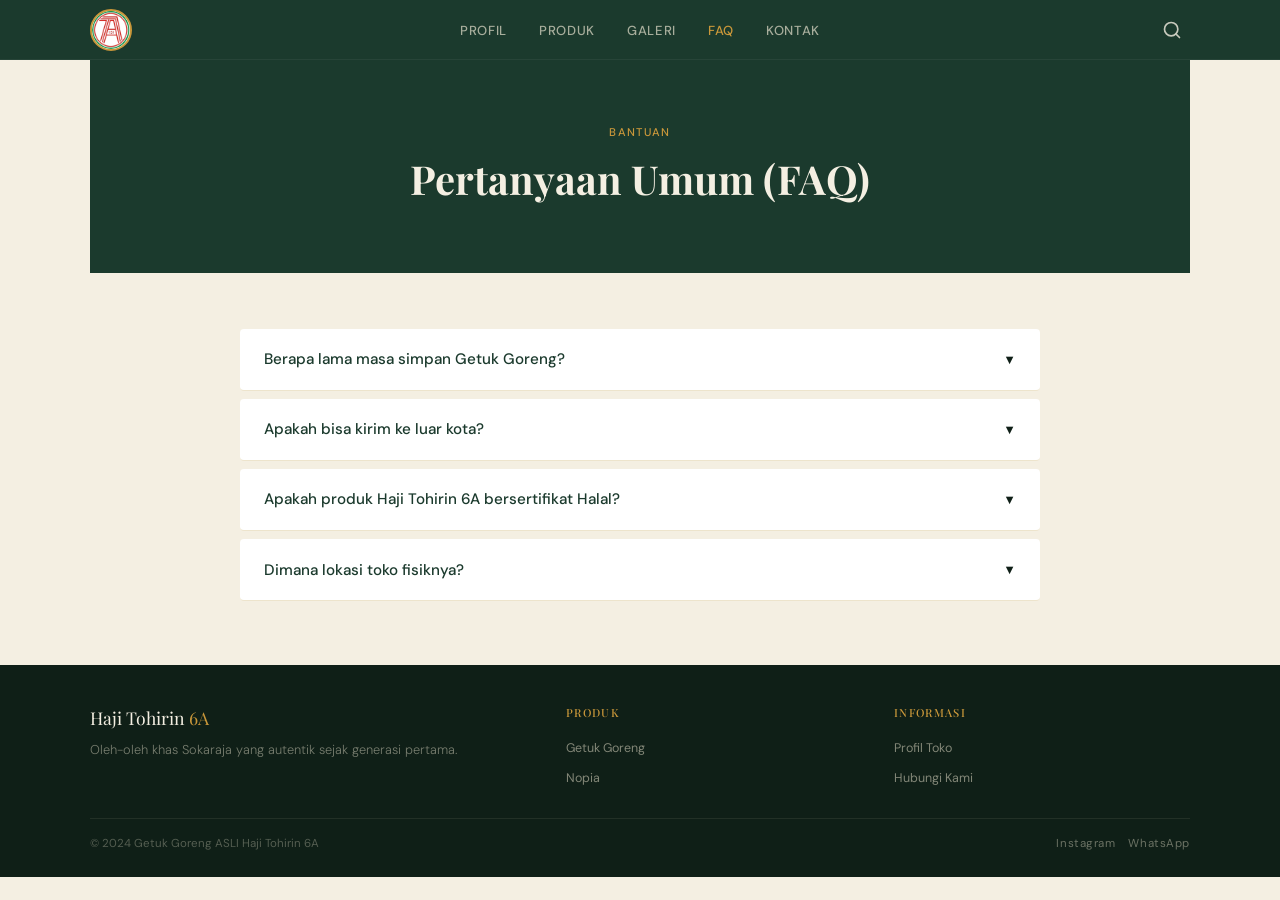
==== commit b24bd9cd: "Update faq.html" ====
--- a/pages/faq.html
+++ b/pages/faq.html
@@ -18,6 +18,7 @@
   </head>
   <body>
     <nav>
+      <div class="nav-inner">
         <div class="nav-left">
           <button class="nav-toggle" onclick="toggleMenu()" aria-label="Toggle Menu">
             <span></span>
@@ -30,18 +31,19 @@
             <img src="../assets/img/logo.png" alt="Logo Getuk Goreng Haji Tohirin 6A">
           </div>
         </a>
-        <div class="nav-right">
-          <ul class="nav-links">
+        <ul class="nav-links">
             <li><a href="profil.html">Profil</a></li>
             <li><a href="produk.html">Produk</a></li>
             <li><a href="galeri.html">Galeri</a></li>
             <li><a href="faq.html" class="active">FAQ</a></li>
             <li><a href="kontak.html">Kontak</a></li>
           </ul>
+        <div class="nav-right">
           <button class="nav-search-btn" aria-label="Search" onclick="openSearch()">
             <svg width="20" height="20" viewBox="0 0 24 24" fill="none" stroke="currentColor" stroke-width="2" stroke-linecap="round" stroke-linejoin="round"><circle cx="11" cy="11" r="8"></circle><line x1="21" y1="21" x2="16.65" y2="16.65"></line></svg>
           </button>
         </div>
+      </div>
       <!-- SEARCH OVERLAY -->
       <div id="search-overlay"></div>
     </nav>
--- a/assets/css/layout/navbar.css
+++ b/assets/css/layout/navbar.css
@@ -9,6 +9,18 @@
   top: 0;
   z-index: 100;
   border-bottom: 1px solid rgba(255,255,255,0.05);
+}
+
+/* nav-inner: selaras konten navbar dengan max-width 1100px container.
+   Blur dicegah dengan will-change: transform pada nav-logo */
+.nav-inner {
+  width: 100%;
+  max-width: 1100px;
+  margin: 0 auto;
+  display: flex;
+  align-items: center;
+  justify-content: space-between;
+  height: 100%;
 }
 
 .nav-left {
@@ -29,6 +41,9 @@
   border: 2px solid var(--g);
   flex-shrink: 0;
   background: #ffffff;
+  /* Isolasi layer sendiri supaya tidak kena blur dari stacking context nav */
+  will-change: transform;
+  isolation: isolate;
 }
 
 .nav-logo img {
@@ -104,7 +119,6 @@
     flex: 0;
   }
 
-  /* Overlay backdrop */
   .nav-overlay {
     display: none;
     position: fixed;
@@ -134,7 +148,6 @@
     padding: 0.5rem 0 1rem;
     border-top: 1px solid rgba(255,255,255,0.05);
     z-index: 99;
-    /* Slide animation */
     display: flex;
     transform: translateY(-110%);
     opacity: 0;
@@ -150,7 +163,6 @@
     pointer-events: auto;
   }
 
-  /* Staggered link entrance */
   .nav-links li {
     width: 100%;
     opacity: 0;
@@ -172,7 +184,6 @@
     font-size: 0.9rem;
   }
 
-  /* Hamburger / X toggle */
   .nav-toggle {
     display: flex;
     flex-direction: column;
@@ -199,46 +210,33 @@
     position: absolute;
   }
 
-  /* Three lines default state */
   .nav-toggle span:nth-child(1) { transform: translateY(-7px); }
   .nav-toggle span:nth-child(2) { transform: translateY(0); }
   .nav-toggle span:nth-child(3) { transform: translateY(7px); }
 
-  /* X state when active */
-  .nav-toggle.active span:nth-child(1) {
-    transform: translateY(0) rotate(45deg);
-  }
-  .nav-toggle.active span:nth-child(2) {
-    opacity: 0;
-    width: 0;
-  }
-  .nav-toggle.active span:nth-child(3) {
-    transform: translateY(0) rotate(-45deg);
-  }
-}
-
-/* Hide toggle on desktop */
+  .nav-toggle.active span:nth-child(1) { transform: translateY(0) rotate(45deg); }
+  .nav-toggle.active span:nth-child(2) { opacity: 0; width: 0; }
+  .nav-toggle.active span:nth-child(3) { transform: translateY(0) rotate(-45deg); }
+}
+
 @media(min-width:769px) {
-  nav {
-    justify-content: space-between;
-  }
-
-  .nav-logo-centered {
-    order: -1;
-    margin-right: auto;
-  }
-
-  .nav-links {
-    position: absolute;
-    left: 50%;
-    transform: translateX(-50%);
-  }
-
-  .nav-right {
-    margin-left: auto;
-  }
-
   .nav-toggle {
     display: none;
   }
-}
+
+  .nav-toggle { display: none; }
+
+  /* Kolom simetris: logo(1fr) | links(auto, tengah) | search(1fr)
+     nav-left disembunyikan karena hamburger tidak dipakai di desktop */
+  .nav-inner {
+    display: grid;
+    grid-template-columns: 1fr auto 1fr;
+    grid-template-areas: "logo links search";
+    align-items: center;
+  }
+
+  .nav-left          { display: none; }
+  .nav-logo-centered { grid-area: logo;   justify-self: start; }
+  .nav-links         { grid-area: links;  position: static; transform: none; }
+  .nav-right         { grid-area: search; justify-self: end; margin-left: 0; }
+}
--- a/assets/css/pages/faq.css
+++ b/assets/css/pages/faq.css
@@ -1,6 +1,3 @@
-
-
-
 .faq-grid {
   max-width: 800px;
   margin: 0 auto;
@@ -56,4 +53,3 @@
   .faq-a { padding: 0 1.2rem 1rem; }
   .faq-q h3 { font-size: 0.9rem; }
 }
-
